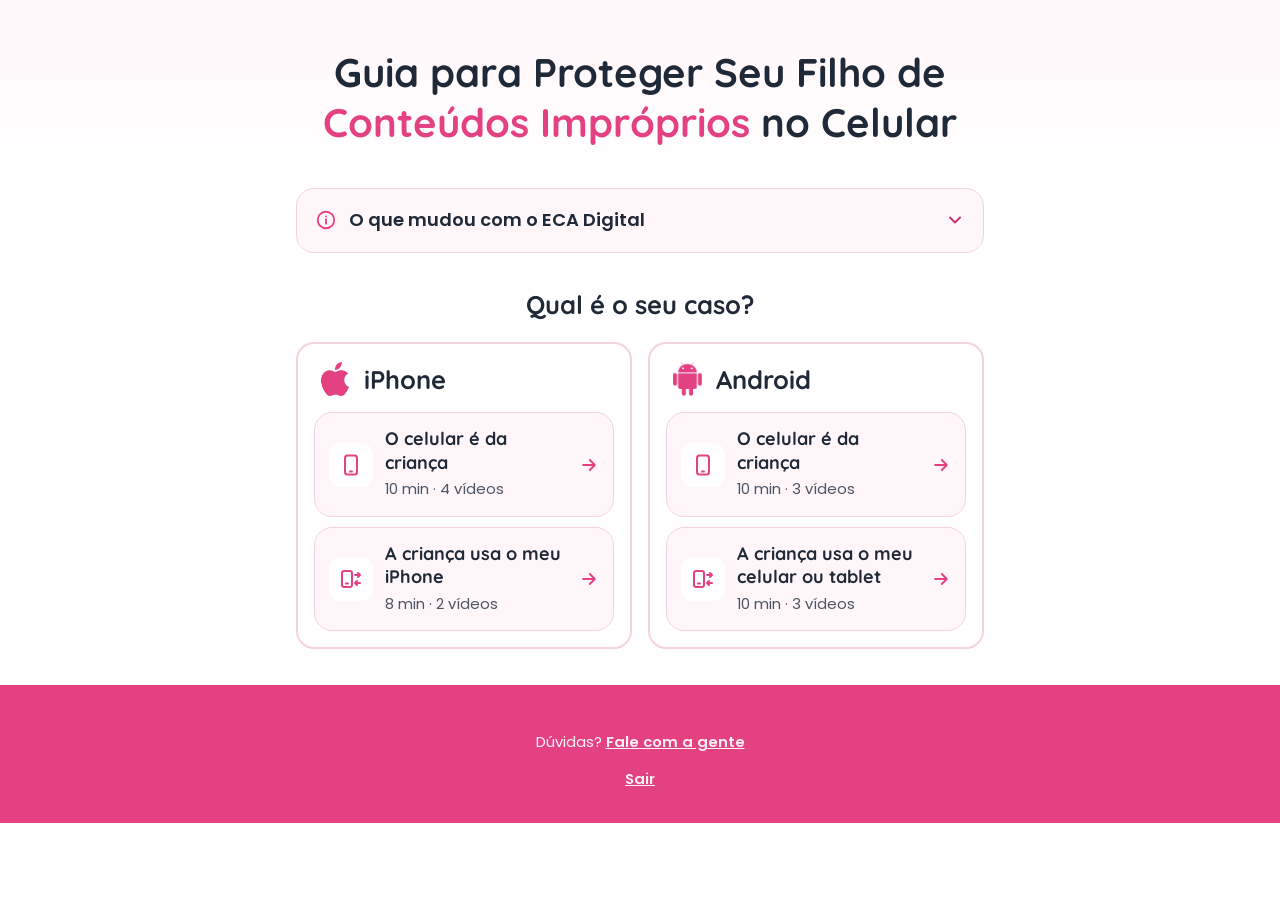
==== public/index.html @ 264906ce "Login por código + vídeos do cenário 3" ====
<!doctype html>
<html lang="pt-BR">
  <head>
    <meta charset="UTF-8" />
    <meta name="viewport" content="width=device-width, initial-scale=1.0" />
    <meta name="robots" content="noindex, nofollow" />
    <meta name="theme-color" content="#E34181" />
    <title>Guia para Proteger Seu Filho de Conteúdos Impróprios no Celular</title>

    <script>
      document.documentElement.classList.add("js");
    </script>

    <link rel="preconnect" href="https://fonts.googleapis.com" />
    <link rel="preconnect" href="https://fonts.gstatic.com" crossorigin />
    <link
      href="https://fonts.googleapis.com/css2?family=Quicksand:wght@500;600;700&family=Poppins:wght@400;500;600&display=swap"
      rel="stylesheet"
    />
    <link rel="stylesheet" href="styles.css?v=6" />
  </head>

  <body>
    <svg width="0" height="0" style="position: absolute" aria-hidden="true">
      <symbol id="i-celular" viewBox="0 0 24 24" fill="none" stroke="currentColor" stroke-width="2" stroke-linecap="round" stroke-linejoin="round">
        <rect x="6" y="2.5" width="12" height="19" rx="2.5" /><path d="M11 18.5h2" />
      </symbol>
      <symbol id="i-emprestado" viewBox="0 0 24 24" fill="none" stroke="currentColor" stroke-width="2" stroke-linecap="round" stroke-linejoin="round">
        <rect x="3" y="4" width="10" height="16" rx="2.2" /><path d="M7 16.5h2" /><path d="M16 8h5m0 0-2-2m2 2-2 2" /><path d="M21 16h-5m0 0 2-2m-2 2 2 2" />
      </symbol>
      <symbol id="i-escudo-mais" viewBox="0 0 24 24" fill="none" stroke="currentColor" stroke-width="2" stroke-linecap="round" stroke-linejoin="round">
        <path d="M12 2.5 4 5.5v6c0 5 3.4 8.7 8 10 4.6-1.3 8-5 8-10v-6l-8-3z" /><path d="M12 9v6M9 12h6" />
      </symbol>
      <symbol id="i-voltar" viewBox="0 0 24 24" fill="none" stroke="currentColor" stroke-width="2.2" stroke-linecap="round" stroke-linejoin="round">
        <path d="M15 18l-6-6 6-6" />
      </symbol>
      <symbol id="i-video" viewBox="0 0 24 24" fill="none" stroke="currentColor" stroke-width="2" stroke-linecap="round" stroke-linejoin="round">
        <rect x="3" y="5" width="13" height="14" rx="2.5" /><path d="m16 10 5-3v10l-5-3" />
      </symbol>
      <symbol id="i-cadeado" viewBox="0 0 24 24" fill="none" stroke="currentColor" stroke-width="2" stroke-linecap="round" stroke-linejoin="round">
        <rect x="4.5" y="10.5" width="15" height="10.5" rx="2.5" /><path d="M8 10.5V7.5a4 4 0 0 1 8 0v3" />
      </symbol>
      <symbol id="i-check" viewBox="0 0 24 24" fill="none" stroke="currentColor" stroke-width="2.6" stroke-linecap="round" stroke-linejoin="round">
        <path d="M5 12.5l4.5 4.5L19 7.5" />
      </symbol>
      <symbol id="i-baixo" viewBox="0 0 24 24" fill="none" stroke="currentColor" stroke-width="2.2" stroke-linecap="round" stroke-linejoin="round">
        <path d="m6 9 6 6 6-6" />
      </symbol>
      <symbol id="i-direita" viewBox="0 0 24 24" fill="none" stroke="currentColor" stroke-width="2.2" stroke-linecap="round" stroke-linejoin="round">
        <path d="M5 12h14m0 0-6-6m6 6-6 6" />
      </symbol>
      <symbol id="i-info" viewBox="0 0 24 24" fill="none" stroke="currentColor" stroke-width="2" stroke-linecap="round" stroke-linejoin="round">
        <circle cx="12" cy="12" r="9" /><path d="M12 11v5M12 8h.01" />
      </symbol>
      <symbol id="i-alerta" viewBox="0 0 24 24" fill="none" stroke="currentColor" stroke-width="2" stroke-linecap="round" stroke-linejoin="round">
        <path d="M10.3 3.9 2.4 18a2 2 0 0 0 1.7 3h15.8a2 2 0 0 0 1.7-3L13.7 3.9a2 2 0 0 0-3.4 0z" /><path d="M12 9v4M12 17h.01" />
      </symbol>
      <symbol id="i-conversa" viewBox="0 0 24 24" fill="none" stroke="currentColor" stroke-width="2" stroke-linecap="round" stroke-linejoin="round">
        <path d="M21 12a8 8 0 0 1-11.6 7.1L4 20.5l1.4-5A8 8 0 1 1 21 12z" />
      </symbol>
      <symbol id="i-lista" viewBox="0 0 24 24" fill="none" stroke="currentColor" stroke-width="2" stroke-linecap="round" stroke-linejoin="round">
        <path d="M9 6h11M9 12h11M9 18h11" /><path d="m3.5 6 1 1 2-2M3.5 12l1 1 2-2M3.5 18l1 1 2-2" />
      </symbol>
    </svg>

    <main id="inicio">
      <!-- Abertura -->
      <section class="abertura">
        <div class="container">
          <h1>Guia para Proteger Seu Filho de <em>Conteúdos Impróprios</em> no Celular</h1>
        </div>
      </section>

      <!-- Nota ECA Digital -->
      <div class="container">
        <details class="nota">
          <summary>
            <svg class="ico" aria-hidden="true"><use href="#i-info" /></svg>
            O que mudou com o ECA Digital
            <svg class="seta" aria-hidden="true"><use href="#i-baixo" /></svg>
          </summary>
          <div class="nota-corpo">
            <p>
              Desde março de 2026, a Lei 15.211/2025 (ECA Digital) exige que
              lojas de apps e sistemas operacionais peçam a idade na criação da
              conta e obriguem a autorização dos pais para downloads feitos por
              menores.
            </p>
            <p>
              Por isso a Apple, o Google e os apps deste guia lançaram tantos
              controles novos. Se algum menu estiver diferente no seu aparelho,
              procure pelo nome da opção.
            </p>
          </div>
        </details>
      </div>

      <!-- Escolha do cenário -->
      <section class="secao" id="escolha">
        <div class="container">
          <div class="secao-titulo">
            <h2>Qual é o seu caso?</h2>
          </div>

          <div class="plataformas">
            <div class="plataforma-grupo">
              <div class="plataforma-topo">
                <span class="logo logo-apple" aria-hidden="true"></span>
                <h3>iPhone</h3>
              </div>
              <a class="cenario-card opcao" href="#iphone-crianca" aria-current="false">
                <span class="aparelho"><svg aria-hidden="true"><use href="#i-celular" /></svg></span>
                <span class="opcao-texto">
                  <strong>O celular é da criança</strong>
                  <span class="meta">10 min · 4 vídeos</span>
                </span>
                <span class="feito-tag">Concluído</span>
                <svg class="opcao-seta" aria-hidden="true"><use href="#i-direita" /></svg>
              </a>
              <a class="cenario-card opcao" href="#iphone-emprestado" aria-current="false">
                <span class="aparelho"><svg aria-hidden="true"><use href="#i-emprestado" /></svg></span>
                <span class="opcao-texto">
                  <strong>A criança usa o meu iPhone</strong>
                  <span class="meta">8 min · 2 vídeos</span>
                </span>
                <span class="feito-tag">Concluído</span>
                <svg class="opcao-seta" aria-hidden="true"><use href="#i-direita" /></svg>
              </a>
            </div>

            <div class="plataforma-grupo">
              <div class="plataforma-topo">
                <span class="logo logo-android" aria-hidden="true"></span>
                <h3>Android</h3>
              </div>
              <a class="cenario-card opcao" href="#android-crianca" aria-current="false">
                <span class="aparelho"><svg aria-hidden="true"><use href="#i-celular" /></svg></span>
                <span class="opcao-texto">
                  <strong>O celular é da criança</strong>
                  <span class="meta">10 min · 3 vídeos</span>
                </span>
                <span class="feito-tag">Concluído</span>
                <svg class="opcao-seta" aria-hidden="true"><use href="#i-direita" /></svg>
              </a>
              <a class="cenario-card opcao" href="#android-emprestado" aria-current="false">
                <span class="aparelho"><svg aria-hidden="true"><use href="#i-emprestado" /></svg></span>
                <span class="opcao-texto">
                  <strong>A criança usa o meu celular ou tablet</strong>
                  <span class="meta">10 min · 3 vídeos</span>
                </span>
                <span class="feito-tag">Concluído</span>
                <svg class="opcao-seta" aria-hidden="true"><use href="#i-direita" /></svg>
              </a>
            </div>
          </div>

          <!-- Temporariamente fora do ar: Proteções extras -->
          <a class="cenario-card extras" href="#extras" aria-current="false" hidden>
            <span class="feito-tag">Concluído</span>
            <span class="aparelho"><svg aria-hidden="true"><use href="#i-escudo-mais" /></svg></span>
            <div>
              <span class="rotulo">Opcional</span>
              <h3>Proteções extras</h3>
              <span class="meta">20 min · 6 vídeos</span>
            </div>
          </a>
        </div>
      </section>

      <!-- CENÁRIO 1 — iPhone da criança -->
      <section class="cenario" id="iphone-crianca" aria-labelledby="t-c1">
        <div class="container">
          <div class="cenario-cabecalho">
            <a class="voltar" href="#escolha"><svg aria-hidden="true"><use href="#i-voltar" /></svg>Trocar cenário</a>
            <p class="rotulo"><span class="logo logo-apple" aria-hidden="true"></span>iPhone</p>
            <h2 id="t-c1">Celular da criança</h2>
          </div>

          <div class="progresso">
            <div class="progresso-topo"><span class="conta">0 de 4 tarefas</span></div>
            <div class="barra" role="progressbar" aria-label="Progresso" aria-valuemin="0" aria-valuemax="100" aria-valuenow="0"><span></span></div>
          </div>

          <nav class="caixa protegido" aria-label="Vídeos">
            <h3><svg aria-hidden="true"><use href="#i-video" /></svg>Passo a passo</h3>
            <ol class="indice">
              <li><a href="#c1-t1"><span class="ind-num">1</span><span>Configurar o iPhone como celular de criança</span></a></li>
              <li><a href="#c1-t2"><span class="ind-num">2</span><span>Bloquear sites adultos e apps impróprios</span></a></li>
              <li><a href="#c1-t3"><span class="ind-num">3</span><span>Desfocar nudez em mensagens e fotos</span></a></li>
              <li><a href="#c1-t4"><span class="ind-num">4</span><span>Deixar no YouTube só vídeos aprovados</span></a></li>
            </ol>
          </nav>

          <div class="tarefas">
            <article class="tarefa" id="c1-t1" data-id="c1-t1" data-nome="Configurar o iPhone como celular de criança">
              <div class="tarefa-topo">
                <span class="tarefa-num">1</span>
                <h3>Configurar o iPhone como celular de criança</h3>
              </div>
              <div class="tarefa-corpo">
                <div class="video" data-video-id="l_-Ls1OGGcI" data-titulo="Configurar o iPhone como celular de criança"></div>
                <div>
                  <div class="trilha"><span>Ajustes</span><i>›</i><span>Tempo de Uso</span></div>
                  <ol class="passos">
                    <li>Toque em <strong>Gerenciar o Tempo de Uso</strong> e ative <strong>Atividade em Apps e Sites</strong>.</li>
                    <li>Toque em <strong>Bloquear Ajustes do Tempo de Uso</strong> e crie um código só seu.</li>
                    <li>Coloque o seu Apple ID. Ele recupera o código se você esquecer.</li>
                  </ol>
                  <div class="aviso">
                    <svg aria-hidden="true"><use href="#i-alerta" /></svg>
                    <span>Não use a senha do celular como código.</span>
                  </div>
                  <button class="btn-feito" type="button" aria-pressed="false">
                    <svg aria-hidden="true"><use href="#i-check" /></svg><span class="txt">Marcar como feito</span>
                  </button>
                </div>
              </div>
            </article>

            <article class="tarefa" id="c1-t2" data-id="c1-t2" data-nome="Bloquear sites adultos e apps impróprios" data-requer="c1-t1">
              <div class="tarefa-topo">
                <span class="tarefa-num">2</span>
                <h3>Bloquear sites adultos e apps impróprios</h3>
              </div>
              <div class="tarefa-corpo">
                <div class="video" data-video-id="20XyeXzKJtI" data-titulo="Bloquear sites adultos e apps impróprios"></div>
                <div>
                  <div class="trilha"><span>Tempo de Uso</span><i>›</i><span>Apps e Sites</span><i>›</i><span>Restrições</span></div>
                  <ol class="passos">
                    <li>Em <strong>Sites › Filtragem</strong>, escolha <strong>Limitar Sites Adultos</strong>.</li>
                    <li>Em <strong>Idade</strong>, escolha <strong>12</strong>.</li>
                    <li>Teste: busque um site adulto no Safari. Deve bloquear.</li>
                  </ol>
                  <div class="aviso info">
                    <svg aria-hidden="true"><use href="#i-info" /></svg>
                    <span>Por que 12? Com menos, o iPhone bloqueia o YouTube Kids. Apps para maiores de 12 continuam bloqueados.</span>
                  </div>
                  <button class="btn-feito" type="button" aria-pressed="false">
                    <svg aria-hidden="true"><use href="#i-check" /></svg><span class="txt">Marcar como feito</span>
                  </button>
                </div>
              </div>
            </article>

            <article class="tarefa" id="c1-t3" data-id="c1-t3" data-nome="Desfocar nudez em mensagens e fotos" data-requer="c1-t1">
              <div class="tarefa-topo">
                <span class="tarefa-num">3</span>
                <h3>Desfocar nudez em mensagens e fotos</h3>
              </div>
              <div class="tarefa-corpo">
                <div class="video" data-video-id="QJSB5qgwCmk" data-titulo="Desfocar nudez em mensagens e fotos"></div>
                <div>
                  <div class="trilha"><span>Ajustes</span><i>›</i><span>Tempo de Uso</span><i>›</i><span>Segurança de Comunicação</span></div>
                  <ol class="passos">
                    <li>Ligue a chave. Fotos com nudez passam a chegar borradas.</li>
                  </ol>
                  <button class="btn-feito" type="button" aria-pressed="false">
                    <svg aria-hidden="true"><use href="#i-check" /></svg><span class="txt">Marcar como feito</span>
                  </button>
                </div>
              </div>
            </article>

            <article class="tarefa" id="c1-t4" data-id="c1-t4" data-nome="Deixar no YouTube só vídeos aprovados">
              <div class="tarefa-topo">
                <span class="tarefa-num">4</span>
                <h3>Deixar no YouTube só vídeos aprovados</h3>
              </div>
              <div class="tarefa-corpo">
                <div class="video" data-video-id="24QGkTY4Wsk" data-titulo="Deixar no YouTube só vídeos aprovados"></div>
                <div>
                  <div class="trilha"><span>App Store</span><i>›</i><span>YouTube Kids</span></div>
                  <ol class="passos">
                    <li>Baixe e abra o <strong>YouTube Kids</strong> na App Store.</li>
                    <li>Toque em <strong>Pular</strong> e entre com o <strong>seu</strong> e-mail.</li>
                    <li>Crie o perfil da criança e, na idade, deslize até <strong>Aprovar conteúdo por conta própria</strong>.</li>
                    <li>Toque em <strong>Selecionar</strong>, no <strong>+</strong> dos canais que você confia e em <strong>Concluído</strong>.</li>
                  </ol>
                  <div class="aviso info">
                    <svg aria-hidden="true"><use href="#i-info" /></svg>
                    <span>Já fez em outro celular? Entre com o mesmo e-mail e escolha o perfil da criança.</span>
                  </div>
                  <button class="btn-feito" type="button" aria-pressed="false">
                    <svg aria-hidden="true"><use href="#i-check" /></svg><span class="txt">Marcar como feito</span>
                  </button>
                </div>
              </div>
            </article>
          </div>

          <div class="caixa checklist">
            <h3><svg aria-hidden="true"><use href="#i-lista" /></svg>Teste se funcionou</h3>
            <label class="teste"><input type="checkbox" data-id="c1-c1" /><span>Pesquise um termo adulto no Safari. Deve bloquear.</span></label>
            <label class="teste"><input type="checkbox" data-id="c1-c2" /><span>Faça o mesmo em outro navegador instalado, se houver.</span></label>
            <label class="teste"><input type="checkbox" data-id="c1-c3" /><span>Abra o YouTube. Só deve aparecer conteúdo aprovado.</span></label>
            <label class="teste"><input type="checkbox" data-id="c1-c4" /><span>Abra a App Store. Os apps devem estar limitados pela idade.</span></label>
          </div>

          <div class="caixa conversa">
            <h3><svg aria-hidden="true"><use href="#i-conversa" /></svg>O que isso não resolve sozinho</h3>
            <p>Nenhum filtro é 100% infalível. Combine com a criança:</p>
            <p class="fala">“Se aparecer alguma coisa estranha na tela, você não fez nada de errado. É só me mostrar.”</p>
          </div>

          <div class="parabens" role="status">
            <h3>iPhone protegido!</h3>
          </div>

          <div class="proximo" hidden>
            <a class="btn" href="#extras">Ver proteções extras<svg aria-hidden="true"><use href="#i-direita" /></svg></a>
          </div>
        </div>
      </section>

      <!-- CENÁRIO 2 — iPhone dos pais emprestado -->
      <section class="cenario" id="iphone-emprestado" aria-labelledby="t-c2">
        <div class="container">
          <div class="cenario-cabecalho">
            <a class="voltar" href="#escolha"><svg aria-hidden="true"><use href="#i-voltar" /></svg>Trocar cenário</a>
            <p class="rotulo"><span class="logo logo-apple" aria-hidden="true"></span>iPhone</p>
            <h2 id="t-c2">Celular dos pais emprestado</h2>
          </div>

          <div class="progresso">
            <div class="progresso-topo"><span class="conta">0 de 2 tarefas</span></div>
            <div class="barra" role="progressbar" aria-label="Progresso" aria-valuemin="0" aria-valuemax="100" aria-valuenow="0"><span></span></div>
          </div>

          <nav class="caixa protegido" aria-label="Vídeos">
            <h3><svg aria-hidden="true"><use href="#i-video" /></svg>Passo a passo</h3>
            <ol class="indice">
              <li><a href="#c2-t1"><span class="ind-num">1</span><span>Deixar no YouTube só vídeos aprovados</span></a></li>
              <li><a href="#c2-t2"><span class="ind-num">2</span><span>Travar a criança em um só app</span></a></li>
            </ol>
          </nav>

          <div class="tarefas">
            <article class="tarefa" id="c2-t1" data-id="c2-t1" data-nome="Deixar no YouTube só vídeos aprovados">
              <div class="tarefa-topo">
                <span class="tarefa-num">1</span>
                <h3>Deixar no YouTube só vídeos aprovados</h3>
              </div>
              <div class="tarefa-corpo">
                <div class="video" data-video-id="24QGkTY4Wsk" data-titulo="Deixar no YouTube só vídeos aprovados"></div>
                <div>
                  <div class="trilha"><span>App Store</span><i>›</i><span>YouTube Kids</span></div>
                  <ol class="passos">
                    <li>Baixe e abra o <strong>YouTube Kids</strong> na App Store.</li>
                    <li>Toque em <strong>Pular</strong> e entre com o <strong>seu</strong> e-mail.</li>
                    <li>Crie o perfil da criança e, na idade, deslize até <strong>Aprovar conteúdo por conta própria</strong>.</li>
                    <li>Toque em <strong>Selecionar</strong>, no <strong>+</strong> dos canais que você confia e em <strong>Concluído</strong>.</li>
                  </ol>
                  <div class="aviso info">
                    <svg aria-hidden="true"><use href="#i-info" /></svg>
                    <span>A criança vai usar o seu celular: arrume o YouTube Kids nele também. Já fez em outro celular? Entre com o mesmo e-mail e escolha o perfil da criança.</span>
                  </div>
                  <button class="btn-feito" type="button" aria-pressed="false">
                    <svg aria-hidden="true"><use href="#i-check" /></svg><span class="txt">Marcar como feito</span>
                  </button>
                </div>
              </div>
            </article>

            <article class="tarefa" id="c2-t2" data-id="c2-t2" data-nome="Travar a criança em um só app" data-requer="c2-t1">
              <div class="tarefa-topo">
                <span class="tarefa-num">2</span>
                <h3>Travar a criança em um só app</h3>
              </div>
              <div class="tarefa-corpo">
                <div class="video" data-video-id="ZUHA17PzDyU" data-titulo="Travar a criança em um só app"></div>
                <div>
                  <div class="trilha"><span>Ajustes</span><i>›</i><span>Acessibilidade</span><i>›</i><span>Acesso Guiado</span></div>
                  <ol class="passos">
                    <li>Ligue o <strong>Acesso Guiado</strong> e, em <strong>Ajustes de Código</strong>, crie um código só seu.</li>
                    <li>Abra o YouTube Kids, aperte o <strong>botão lateral 3 vezes</strong> e toque em <strong>Iniciar</strong>.</li>
                    <li>Para liberar: botão lateral 3 vezes + código.</li>
                  </ol>
                  <button class="btn-feito" type="button" aria-pressed="false">
                    <svg aria-hidden="true"><use href="#i-check" /></svg><span class="txt">Marcar como feito</span>
                  </button>
                </div>
              </div>
            </article>
          </div>

          <div class="caixa checklist">
            <h3><svg aria-hidden="true"><use href="#i-lista" /></svg>Teste se funcionou</h3>
            <label class="teste"><input type="checkbox" data-id="c2-c1" /><span>Tente sair do app. Não deve sair sem o código.</span></label>
          </div>

          <div class="caixa conversa">
            <h3><svg aria-hidden="true"><use href="#i-conversa" /></svg>O que isso não resolve sozinho</h3>
            <p>O Acesso Guiado não filtra o que aparece dentro do app. Use um app já configurado, como o YouTube Kids, nunca o YouTube comum.</p>
          </div>

          <div class="parabens" role="status">
            <h3>Pronto para emprestar!</h3>
          </div>

          <div class="proximo" hidden>
            <a class="btn" href="#extras">Ver proteções extras<svg aria-hidden="true"><use href="#i-direita" /></svg></a>
          </div>
        </div>
      </section>

      <!-- CENÁRIO 3 — Android da criança -->
      <section class="cenario" id="android-crianca" aria-labelledby="t-c3">
        <div class="container">
          <div class="cenario-cabecalho">
            <a class="voltar" href="#escolha"><svg aria-hidden="true"><use href="#i-voltar" /></svg>Trocar cenário</a>
            <p class="rotulo"><span class="logo logo-android" aria-hidden="true"></span>Android</p>
            <h2 id="t-c3">Celular da criança</h2>
          </div>

          <div class="progresso">
            <div class="progresso-topo"><span class="conta">0 de 3 tarefas</span></div>
            <div class="barra" role="progressbar" aria-label="Progresso" aria-valuemin="0" aria-valuemax="100" aria-valuenow="0"><span></span></div>
          </div>

          <nav class="caixa protegido" aria-label="Vídeos">
            <h3><svg aria-hidden="true"><use href="#i-video" /></svg>Passo a passo</h3>
            <ol class="indice">
              <li><a href="#c3-t1"><span class="ind-num">1</span><span>Conectar o celular da criança ao seu</span></a></li>
              <li><a href="#c3-t2"><span class="ind-num">2</span><span>Bloquear sites adultos e apps impróprios</span></a></li>
              <li><a href="#c3-t3"><span class="ind-num">3</span><span>Deixar no YouTube só vídeos aprovados</span></a></li>
            </ol>
          </nav>

          <div class="tarefas">
            <article class="tarefa" id="c3-t1" data-id="c3-t1" data-nome="Conectar o celular da criança ao seu">
              <div class="tarefa-topo">
                <span class="tarefa-num">1</span>
                <h3>Conectar o celular da criança ao seu</h3>
              </div>
              <div class="tarefa-corpo">
                <div class="video" data-video-id="nJhvvpBk6Lk" data-titulo="Conectar o celular da criança ao seu"></div>
                <div>
                  <div class="trilha"><span>Configurações</span><i>›</i><span>Google</span><i>›</i><span>Controles da família</span></div>
                  <ol class="passos">
                    <li>No <strong>seu</strong> celular, baixe o <strong>Family Link</strong> e entre com a sua conta Google.</li>
                    <li>O celular da criança está com e-mail de adulto? No Family Link, toque em <strong>Adicionar criança</strong> e, no celular dela, troque para a conta nova.</li>
                    <li>No celular da <strong>criança</strong>, toque em <strong>Vamos começar</strong> e escolha a conta dela.</li>
                    <li>Entre com a sua conta para aprovar e confirme.</li>
                  </ol>
                  <div class="aviso info">
                    <svg aria-hidden="true"><use href="#i-info" /></svg>
                    <span>Deixe os dois celulares por perto.</span>
                  </div>
                  <button class="btn-feito" type="button" aria-pressed="false">
                    <svg aria-hidden="true"><use href="#i-check" /></svg><span class="txt">Marcar como feito</span>
                  </button>
                </div>
              </div>
            </article>

            <article class="tarefa" id="c3-t2" data-id="c3-t2" data-nome="Bloquear sites adultos e apps impróprios" data-requer="c3-t1">
              <div class="tarefa-topo">
                <span class="tarefa-num">2</span>
                <h3>Bloquear sites adultos e apps impróprios</h3>
              </div>
              <div class="tarefa-corpo">
                <div class="video" data-video-id="" data-titulo="Bloquear sites adultos e apps impróprios"></div>
                <div>
                  <div class="trilha"><span>Family Link</span><i>›</i><span>Nome da criança</span><i>›</i><span>Controles</span></div>
                  <ol class="passos">
                    <li>Em <strong>Chrome e Web</strong>, escolha <strong>Tentar bloquear sites explícitos</strong>.</li>
                    <li>Em <strong>Google Play</strong>, escolha a idade máxima.</li>
                    <li>Em <strong>Aprovação necessária para</strong>, escolha <strong>Todo o conteúdo</strong>.</li>
                    <li>Teste no celular da criança: busque um site adulto. Deve bloquear.</li>
                  </ol>
                  <button class="btn-feito" type="button" aria-pressed="false">
                    <svg aria-hidden="true"><use href="#i-check" /></svg><span class="txt">Marcar como feito</span>
                  </button>
                </div>
              </div>
            </article>

            <article class="tarefa" id="c3-t3" data-id="c3-t3" data-nome="Deixar no YouTube só vídeos aprovados">
              <div class="tarefa-topo">
                <span class="tarefa-num">3</span>
                <h3>Deixar no YouTube só vídeos aprovados</h3>
              </div>
              <div class="tarefa-corpo">
                <div class="video" data-video-id="dj1oI4fJY_s" data-titulo="Deixar no YouTube só vídeos aprovados"></div>
                <div>
                  <div class="trilha"><span>Play Store</span><i>›</i><span>YouTube Kids</span></div>
                  <ol class="passos">
                    <li>No celular da criança, instale o <strong>YouTube Kids</strong> pela Play Store e aprove o pedido no seu celular.</li>
                    <li>Toque em <strong>Pular</strong> e entre com o <strong>seu</strong> e-mail.</li>
                    <li>Crie o perfil da criança e, na idade, deslize até <strong>Aprovar conteúdo por conta própria</strong>.</li>
                    <li>Toque em <strong>Selecionar</strong>, no <strong>+</strong> dos canais que você confia e em <strong>Concluído</strong>.</li>
                  </ol>
                  <div class="aviso info">
                    <svg aria-hidden="true"><use href="#i-info" /></svg>
                    <span>Já fez em outro celular? Entre com o mesmo e-mail e escolha o perfil da criança.</span>
                  </div>
                  <button class="btn-feito" type="button" aria-pressed="false">
                    <svg aria-hidden="true"><use href="#i-check" /></svg><span class="txt">Marcar como feito</span>
                  </button>
                </div>
              </div>
            </article>
          </div>

          <div class="caixa checklist">
            <h3><svg aria-hidden="true"><use href="#i-lista" /></svg>Teste se funcionou</h3>
            <label class="teste"><input type="checkbox" data-id="c3-c1" /><span>Pesquise um termo adulto no Chrome. Deve bloquear.</span></label>
            <label class="teste"><input type="checkbox" data-id="c3-c2" /><span>Abra o YouTube. Só deve aparecer conteúdo aprovado.</span></label>
            <label class="teste"><input type="checkbox" data-id="c3-c3" /><span>Tente baixar um app para maiores. Deve pedir sua aprovação.</span></label>
          </div>

          <div class="caixa conversa">
            <h3><svg aria-hidden="true"><use href="#i-conversa" /></svg>O que isso não resolve sozinho</h3>
            <p>Nenhum filtro é 100% infalível. Combine com a criança:</p>
            <p class="fala">“Se aparecer alguma coisa estranha na tela, você não fez nada de errado. É só me mostrar.”</p>
          </div>

          <div class="parabens" role="status">
            <h3>Android protegido!</h3>
          </div>

          <div class="proximo" hidden>
            <a class="btn" href="#extras">Ver proteções extras<svg aria-hidden="true"><use href="#i-direita" /></svg></a>
          </div>
        </div>
      </section>

      <!-- CENÁRIO 4 — Android dos pais emprestado -->
      <section class="cenario" id="android-emprestado" aria-labelledby="t-c4">
        <div class="container">
          <div class="cenario-cabecalho">
            <a class="voltar" href="#escolha"><svg aria-hidden="true"><use href="#i-voltar" /></svg>Trocar cenário</a>
            <p class="rotulo"><span class="logo logo-android" aria-hidden="true"></span>Android</p>
            <h2 id="t-c4">Celular ou tablet dos pais emprestado</h2>
          </div>

          <div class="progresso">
            <div class="progresso-topo"><span class="conta">0 de 3 tarefas</span></div>
            <div class="barra" role="progressbar" aria-label="Progresso" aria-valuemin="0" aria-valuemax="100" aria-valuenow="0"><span></span></div>
          </div>

          <nav class="caixa protegido" aria-label="Vídeos">
            <h3><svg aria-hidden="true"><use href="#i-video" /></svg>Passo a passo</h3>
            <ol class="indice">
              <li><a href="#c4-t1"><span class="ind-num">1</span><span><span class="plataforma">Celular</span>Deixar no YouTube só vídeos aprovados</span></a></li>
              <li><a href="#c4-t2"><span class="ind-num">2</span><span><span class="plataforma">Celular</span>Travar a criança em um só app</span></a></li>
              <li><a href="#c4-t3"><span class="ind-num">3</span><span><span class="plataforma">Tablet</span>Criar um espaço infantil no tablet</span></a></li>
            </ol>
          </nav>

          <div class="tarefas">
            <article class="tarefa" id="c4-t1" data-id="c4-t1" data-nome="Deixar no YouTube só vídeos aprovados">
              <div class="tarefa-topo">
                <span class="tarefa-num">1</span>
                <h3><span class="plataforma">Celular</span>Deixar no YouTube só vídeos aprovados</h3>
              </div>
              <div class="tarefa-corpo">
                <div class="video" data-video-id="" data-titulo="Celular · Deixar no YouTube só vídeos aprovados"></div>
                <div>
                  <div class="trilha"><span>Play Store</span><i>›</i><span>YouTube Kids</span></div>
                  <ol class="passos">
                    <li>Baixe e abra o <strong>YouTube Kids</strong> na Play Store.</li>
                    <li>Toque em <strong>Pular</strong> e entre com o <strong>seu</strong> e-mail.</li>
                    <li>Crie o perfil da criança e, na idade, deslize até <strong>Aprovar conteúdo por conta própria</strong>.</li>
                    <li>Toque em <strong>Selecionar</strong>, no <strong>+</strong> dos canais que você confia e em <strong>Concluído</strong>.</li>
                  </ol>
                  <div class="aviso info">
                    <svg aria-hidden="true"><use href="#i-info" /></svg>
                    <span>A criança vai usar o seu celular: arrume o YouTube Kids nele também. Já fez em outro celular? Entre com o mesmo e-mail e escolha o perfil da criança.</span>
                  </div>
                  <button class="btn-feito" type="button" aria-pressed="false">
                    <svg aria-hidden="true"><use href="#i-check" /></svg><span class="txt">Marcar como feito</span>
                  </button>
                </div>
              </div>
            </article>

            <article class="tarefa" id="c4-t2" data-id="c4-t2" data-nome="Travar a criança em um só app" data-requer="c4-t1">
              <div class="tarefa-topo">
                <span class="tarefa-num">2</span>
                <h3><span class="plataforma">Celular</span>Travar a criança em um só app</h3>
              </div>
              <div class="tarefa-corpo">
                <div class="video" data-video-id="" data-titulo="Celular · Travar a criança em um só app"></div>
                <div>
                  <div class="trilha"><span>Configurações</span><i>›</i><span>Segurança</span><i>›</i><span>Fixar app</span></div>
                  <ol class="passos">
                    <li>Ligue <strong>Fixar app</strong> e <strong>Pedir PIN para desafixar</strong>.</li>
                    <li>Abra o YouTube Kids, vá em <strong>apps recentes</strong>, toque no ícone do app e em <strong>Fixar</strong>.</li>
                    <li>Para liberar: segure <strong>Voltar</strong> + <strong>Recentes</strong> e digite o PIN.</li>
                  </ol>
                  <div class="aviso">
                    <svg aria-hidden="true"><use href="#i-alerta" /></svg>
                    <span>Não achou? Busque “fixar” nas Configurações.</span>
                  </div>
                  <button class="btn-feito" type="button" aria-pressed="false">
                    <svg aria-hidden="true"><use href="#i-check" /></svg><span class="txt">Marcar como feito</span>
                  </button>
                </div>
              </div>
            </article>

            <article class="tarefa" id="c4-t3" data-id="c4-t3" data-nome="Criar um espaço infantil no tablet">
              <div class="tarefa-topo">
                <span class="tarefa-num">3</span>
                <h3><span class="plataforma">Tablet</span>Criar um espaço infantil no tablet</h3>
              </div>
              <div class="tarefa-corpo">
                <div class="video" data-video-id="" data-titulo="Tablet · Criar um espaço infantil no tablet"></div>
                <div>
                  <div class="trilha"><span>Configurações</span><i>›</i><span>Google</span><i>›</i><span>Kids Space</span></div>
                  <ol class="passos">
                    <li>Toque em <strong>Começar</strong> e escolha a conta da criança.</li>
                    <li>Escolha os apps, livros e vídeos liberados. Para sair, só com a sua senha.</li>
                  </ol>
                  <button class="btn-feito" type="button" aria-pressed="false">
                    <svg aria-hidden="true"><use href="#i-check" /></svg><span class="txt">Marcar como feito</span>
                  </button>
                </div>
              </div>
            </article>
          </div>

          <div class="caixa checklist">
            <h3><svg aria-hidden="true"><use href="#i-lista" /></svg>Teste se funcionou</h3>
            <label class="teste"><input type="checkbox" data-id="c4-c1" /><span>Com o app fixado, tente trocar de app. Não deve sair sem o PIN.</span></label>
          </div>

          <div class="caixa conversa">
            <h3><svg aria-hidden="true"><use href="#i-conversa" /></svg>O que isso não resolve sozinho</h3>
            <p>Fixar o app não filtra o que aparece dentro dele. Use um app já configurado, como o YouTube Kids.</p>
          </div>

          <div class="parabens" role="status">
            <h3>Pronto para emprestar!</h3>
          </div>

          <div class="proximo" hidden>
            <a class="btn" href="#extras">Ver proteções extras<svg aria-hidden="true"><use href="#i-direita" /></svg></a>
          </div>
        </div>
      </section>

      <!-- PROTEÇÕES EXTRAS -->
      <section class="cenario" id="extras" aria-labelledby="t-ex" hidden>
        <div class="container">
          <div class="cenario-cabecalho">
            <a class="voltar" href="#escolha"><svg aria-hidden="true"><use href="#i-voltar" /></svg>Trocar cenário</a>
            <p class="rotulo">Opcional</p>
            <h2 id="t-ex">Proteções extras</h2>
          </div>

          <div class="progresso">
            <div class="progresso-topo"><span class="conta">0 de 7 tarefas</span></div>
            <div class="barra" role="progressbar" aria-label="Progresso" aria-valuemin="0" aria-valuemax="100" aria-valuenow="0"><span></span></div>
          </div>

          <nav class="caixa protegido" aria-label="Vídeos">
            <h3><svg aria-hidden="true"><use href="#i-video" /></svg>Passo a passo</h3>
            <ol class="indice">
              <li><a href="#ex-t1"><span class="ind-num">1</span><span><span class="plataforma">Android</span>Filtrar sites adultos na internet</span></a></li>
              <li><a href="#ex-t2"><span class="ind-num">2</span><span><span class="plataforma">Android</span>Impedir apps de fora da loja</span></a></li>
              <li><a href="#ex-t3"><span class="ind-num">3</span><span><span class="plataforma">iPhone</span>Impedir a instalação de novos apps</span></a></li>
              <li><a href="#ex-t4"><span class="ind-num">4</span><span>Deixar a Alexa e o Google Assistente no modo infantil</span></a></li>
              <li><a href="#ex-t5"><span class="ind-num">5</span><span><span class="plataforma">iPhone</span>Bloquear apps de IA de personagem</span></a></li>
              <li><a href="#ex-t6"><span class="ind-num">6</span><span><span class="plataforma">Android</span>Bloquear apps de IA de personagem</span></a></li>
              <li><a href="#ex-t7"><span class="ind-num">7</span><span>Bloquear TikTok e Pinterest</span></a></li>
            </ol>
          </nav>

          <div class="tarefas">
            <article class="tarefa" id="ex-t1" data-id="ex-t1" data-nome="Filtrar sites adultos na internet">
              <div class="tarefa-topo">
                <span class="tarefa-num">1</span>
                <h3><span class="plataforma">Android</span>Filtrar sites adultos na internet</h3>
              </div>
              <div class="tarefa-corpo">
                <div class="video" data-video-id="" data-titulo="Android · Filtrar sites adultos na internet"></div>
                <div>
                  <div class="trilha"><span>Configurações</span><i>›</i><span>Rede e internet</span><i>›</i><span>DNS privado</span></div>
                  <ol class="passos">
                    <li>Escolha <strong>Nome do host do provedor</strong>.</li>
                    <li>Digite <strong>family-filter-dns.cleanbrowsing.org</strong> e toque em <strong>Salvar</strong>.</li>
                    <li>Teste: busque um site adulto no Chrome. Vale no Wi-Fi e no 4G.</li>
                  </ol>
                  <div class="aviso info">
                    <svg aria-hidden="true"><use href="#i-info" /></svg>
                    <span>Faça no Android que a criança usa: o dela ou o seu.</span>
                  </div>
                  <button class="btn-feito" type="button" aria-pressed="false">
                    <svg aria-hidden="true"><use href="#i-check" /></svg><span class="txt">Marcar como feito</span>
                  </button>
                </div>
              </div>
            </article>

            <article class="tarefa" id="ex-t2" data-id="ex-t2" data-nome="Impedir apps de fora da loja" data-requer="c3-t1">
              <div class="tarefa-topo">
                <span class="tarefa-num">2</span>
                <h3><span class="plataforma">Android</span>Impedir apps de fora da loja</h3>
              </div>
              <div class="tarefa-corpo">
                <div class="video" data-video-id="" data-titulo="Android · Impedir apps de fora da loja"></div>
                <div>
                  <div class="trilha"><span>Configurações</span><i>›</i><span>Apps</span><i>›</i><span>Acesso especial</span></div>
                  <ol class="passos">
                    <li>No celular da criança, em <strong>Instalar apps desconhecidos</strong>, deixe todos desligados.</li>
                    <li>No Family Link: <strong>Google Play</strong> › <strong>Aprovação necessária para</strong> › <strong>Todo o conteúdo</strong>.</li>
                  </ol>
                  <div class="aviso info">
                    <svg aria-hidden="true"><use href="#i-info" /></svg>
                    <span>Já fez “Bloquear sites adultos e apps impróprios”? O segundo passo já está feito.</span>
                  </div>
                  <button class="btn-feito" type="button" aria-pressed="false">
                    <svg aria-hidden="true"><use href="#i-check" /></svg><span class="txt">Marcar como feito</span>
                  </button>
                </div>
              </div>
            </article>

            <article class="tarefa" id="ex-t3" data-id="ex-t3" data-nome="Impedir a instalação de novos apps" data-requer="c1-t2">
              <div class="tarefa-topo">
                <span class="tarefa-num">3</span>
                <h3><span class="plataforma">iPhone</span>Impedir a instalação de novos apps</h3>
              </div>
              <div class="tarefa-corpo">
                <div class="video" data-video-id="" data-titulo="iPhone · Impedir a instalação de novos apps"></div>
                <div>
                  <div class="trilha"><span>Tempo de Uso</span><i>›</i><span>Apps e Sites</span><i>›</i><span>Restrições</span></div>
                  <ol class="passos">
                    <li>Desligue <strong>Instalar Apps</strong>.</li>
                  </ol>
                  <div class="aviso">
                    <svg aria-hidden="true"><use href="#i-alerta" /></svg>
                    <span>Baixe antes os apps que a criança vai usar.</span>
                  </div>
                  <button class="btn-feito" type="button" aria-pressed="false">
                    <svg aria-hidden="true"><use href="#i-check" /></svg><span class="txt">Marcar como feito</span>
                  </button>
                </div>
              </div>
            </article>

            <article class="tarefa" id="ex-t4" data-id="ex-t4" data-nome="Deixar a Alexa e o Google Assistente no modo infantil">
              <div class="tarefa-topo">
                <span class="tarefa-num">4</span>
                <h3>Deixar a Alexa e o Google Assistente no modo infantil</h3>
              </div>
              <div class="tarefa-corpo">
                <div class="video" data-video-id="" data-titulo="Deixar a Alexa e o Google Assistente no modo infantil"></div>
                <div>
                  <ol class="passos">
                    <li><strong>Google Assistente:</strong> no Family Link, toque em <strong>Controles › Google Assistente</strong> e desligue o que a criança não deve usar. Precisa do celular da criança conectado ao seu.</li>
                    <li><strong>Alexa:</strong> no app Alexa, ative o <strong>Amazon Kids</strong>.</li>
                  </ol>
                  <button class="btn-feito" type="button" aria-pressed="false">
                    <svg aria-hidden="true"><use href="#i-check" /></svg><span class="txt">Marcar como feito</span>
                  </button>
                </div>
              </div>
            </article>

            <article class="tarefa" id="ex-t5" data-id="ex-t5" data-nome="Bloquear apps de IA de personagem" data-requer="c1-t1">
              <div class="tarefa-topo">
                <span class="tarefa-num">5</span>
                <h3><span class="plataforma">iPhone</span>Bloquear apps de IA de personagem</h3>
              </div>
              <div class="tarefa-corpo">
                <div class="video" data-video-id="" data-titulo="iPhone · Bloquear apps de IA de personagem"></div>
                <div>
                  <div class="trilha"><span>Tempo de Uso</span><i>›</i><span>Apps e Sites</span></div>
                  <ol class="passos">
                    <li>Busque o app (ex.: Character.AI) e toque nele.</li>
                    <li>Toque em <strong>Bloquear App</strong>. Ele só abre com o seu código.</li>
                  </ol>
                  <button class="btn-feito" type="button" aria-pressed="false">
                    <svg aria-hidden="true"><use href="#i-check" /></svg><span class="txt">Marcar como feito</span>
                  </button>
                </div>
              </div>
            </article>

            <article class="tarefa" id="ex-t6" data-id="ex-t6" data-nome="Bloquear apps de IA de personagem" data-requer="c3-t1">
              <div class="tarefa-topo">
                <span class="tarefa-num">6</span>
                <h3><span class="plataforma">Android</span>Bloquear apps de IA de personagem</h3>
              </div>
              <div class="tarefa-corpo">
                <div class="video" data-video-id="" data-titulo="Android · Bloquear apps de IA de personagem"></div>
                <div>
                  <div class="trilha"><span>Family Link</span><i>›</i><span>Controles</span><i>›</i><span>Limites de apps</span></div>
                  <ol class="passos">
                    <li>Escolha o app (ex.: Character.AI) e toque em <strong>Bloquear</strong>.</li>
                    <li>No celular da criança, o app fica cinza.</li>
                  </ol>
                  <button class="btn-feito" type="button" aria-pressed="false">
                    <svg aria-hidden="true"><use href="#i-check" /></svg><span class="txt">Marcar como feito</span>
                  </button>
                </div>
              </div>
            </article>

            <article class="tarefa" id="ex-t7" data-id="ex-t7" data-nome="Bloquear TikTok e Pinterest">
              <div class="tarefa-topo">
                <span class="tarefa-num">7</span>
                <h3>Bloquear TikTok e Pinterest</h3>
              </div>
              <div class="tarefa-corpo sem-video">
                <div>
                  <ol class="passos">
                    <li>Repita o vídeo “Bloquear apps de IA de personagem” do seu aparelho, escolhendo <strong>TikTok</strong> e <strong>Pinterest</strong>.</li>
                  </ol>
                  <div class="aviso info">
                    <svg aria-hidden="true"><use href="#i-info" /></svg>
                    <span>A Meta AI, dentro do WhatsApp e do Instagram, não pode ser desligada sozinha. A saída é controlar o acesso a esses apps.</span>
                  </div>
                  <button class="btn-feito" type="button" aria-pressed="false">
                    <svg aria-hidden="true"><use href="#i-check" /></svg><span class="txt">Marcar como feito</span>
                  </button>
                </div>
              </div>
            </article>
          </div>

          <div class="parabens" role="status">
            <h3>Proteção reforçada!</h3>
          </div>
        </div>
      </section>
    </main>

    <!-- Rodapé -->
    <footer class="rodape">
      <div class="container">
        <p>Dúvidas? <a href="#">Fale com a gente</a></p>
        <p><a href="/sair">Sair</a></p>
      </div>
    </footer>

    <script src="app.js?v=5"></script>
  </body>
</html>
---- public/styles.css ----
/* ==========================================================
   Proteção Digital da Família — página do produto
   Paleta da marca: branco + rosa (#E34181)
   ========================================================== */

:root {
  /* Marca */
  --rosa: #e34181;
  --rosa-escuro: #c2336d; /* texto pequeno em rosa (contraste AA) */
  --rosa-claro: #fce4ef;
  --rosa-suave: #fff6fa;
  --branco: #ffffff;

  /* Neutros */
  --texto: #1f2937;
  --texto-suave: #4b5563;
  --borda: #f3d3e1;
  --borda-neutra: #e5e7eb;

  /* Estado "feito" */
  --verde: #16a34a;
  --verde-claro: #ecfdf3;

  /* Alerta */
  --ambar: #92400e;
  --ambar-claro: #fff7ed;

  --raio: 18px;
  --raio-sm: 12px;
  --sombra: 0 6px 24px rgba(227, 65, 129, 0.1);
  --sombra-forte: 0 12px 36px rgba(227, 65, 129, 0.18);

  --largura: 720px;
}

*,
*::before,
*::after {
  box-sizing: border-box;
}

html {
  font-size: 16px;
  scroll-behavior: smooth;
  scroll-padding-top: 72px;
}
@media (min-width: 768px) {
  html {
    font-size: 17px;
  }
}

body {
  margin: 0;
  background: var(--branco);
  color: var(--texto);
  font-family: "Poppins", system-ui, sans-serif;
  font-size: 1.0625rem;
  line-height: 1.7;
  -webkit-font-smoothing: antialiased;
}

h1,
h2,
h3,
h4,
.display {
  font-family: "Quicksand", system-ui, sans-serif;
  line-height: 1.25;
  margin: 0;
  text-wrap: balance;
}

p {
  margin: 0;
}

a {
  color: var(--rosa-escuro);
}

button {
  font: inherit;
  cursor: pointer;
}

.container {
  width: 100%;
  max-width: var(--largura);
  margin: 0 auto;
  padding: 0 16px;
}

.sr-only {
  position: absolute;
  width: 1px;
  height: 1px;
  overflow: hidden;
  clip: rect(0 0 0 0);
  white-space: nowrap;
}

/* ---------- Abertura ---------- */

.abertura {
  background: linear-gradient(180deg, var(--rosa-suave) 0%, var(--branco) 100%);
  padding: 36px 0 24px;
  text-align: center;
}
.abertura h1 {
  font-size: 1.75rem;
  font-weight: 700;
  color: var(--texto);
}
.abertura h1 em {
  font-style: normal;
  color: var(--rosa);
}
@media (min-width: 768px) {
  .abertura {
    padding: 48px 0 32px;
  }
  .abertura h1 {
    font-size: 2.35rem;
  }
}


/* ---------- Nota ECA Digital ---------- */

.nota {
  margin: 8px 0 0;
  border: 1px solid var(--borda);
  background: var(--rosa-suave);
  border-radius: var(--raio);
  overflow: hidden;
}
.nota summary {
  list-style: none;
  display: flex;
  align-items: center;
  gap: 12px;
  padding: 16px 18px;
  cursor: pointer;
  font-weight: 600;
}
.nota summary::-webkit-details-marker {
  display: none;
}
.nota summary .ico {
  width: 22px;
  height: 22px;
  color: var(--rosa);
  flex-shrink: 0;
}
.nota summary .seta {
  margin-left: auto;
  width: 20px;
  height: 20px;
  color: var(--rosa-escuro);
  transition: transform 0.2s ease;
  flex-shrink: 0;
}
.nota[open] summary .seta {
  transform: rotate(180deg);
}
.nota .nota-corpo {
  padding: 0 18px 18px 52px;
  color: var(--texto-suave);
  font-size: 1rem;
}
.nota .nota-corpo p + p {
  margin-top: 10px;
}

/* ---------- Títulos de seção ---------- */

.secao {
  padding: 36px 0;
}
.secao-titulo {
  text-align: center;
  margin-bottom: 22px;
}
.secao-titulo h2 {
  font-size: 1.5rem;
  font-weight: 700;
}

/* ---------- Escolha do cenário ---------- */

.cenarios {
  display: grid;
  grid-template-columns: 1fr 1fr;
  gap: 12px;
}
.cenario-card {
  position: relative;
  display: flex;
  flex-direction: column;
  gap: 6px;
  padding: 18px 14px 16px;
  border: 2px solid var(--borda);
  border-radius: var(--raio);
  background: var(--branco);
  text-decoration: none;
  color: var(--texto);
  transition:
    border-color 0.2s ease,
    box-shadow 0.2s ease,
    transform 0.2s ease;
}
.cenario-card:hover {
  border-color: var(--rosa);
  box-shadow: var(--sombra);
  transform: translateY(-2px);
}
.cenario-card[aria-current="true"] {
  border-color: var(--rosa);
  background: var(--rosa-suave);
  box-shadow: var(--sombra);
}
.cenario-card .aparelho {
  width: 44px;
  height: 44px;
  border-radius: 12px;
  background: var(--rosa-claro);
  color: var(--rosa);
  display: grid;
  place-items: center;
  margin-bottom: 4px;
}
.cenario-card .aparelho svg {
  width: 24px;
  height: 24px;
}
.cenario-card .rotulo {
  font-size: 0.8125rem;
  font-weight: 600;
  color: var(--rosa-escuro);
  text-transform: uppercase;
  letter-spacing: 0.04em;
}
.cenario-card h3 {
  font-size: 1.125rem;
  font-weight: 700;
}
.cenario-card .meta {
  font-size: 0.875rem;
  color: var(--texto-suave);
  margin-top: auto;
  padding-top: 4px;
}
.cenario-card .feito-tag {
  display: none;
  position: absolute;
  top: 12px;
  right: 12px;
  font-size: 0.75rem;
  font-weight: 600;
  color: var(--verde);
  background: var(--verde-claro);
  padding: 2px 8px;
  border-radius: 999px;
}
.cenario-card.completo .feito-tag {
  display: inline-block;
}
.cenario-card.extras {
  grid-column: 1 / -1;
  flex-direction: row;
  align-items: center;
  gap: 14px;
  border-style: dashed;
}
.cenario-card.extras .aparelho {
  margin-bottom: 0;
  flex-shrink: 0;
}
.cenario-card.extras .meta {
  margin-top: 2px;
  padding-top: 0;
}

/* ---------- Cenário (conteúdo) ---------- */

.js .cenario {
  display: none;
}
.js .cenario.ativo {
  display: block;
  animation: surgir 0.35s ease;
}
@keyframes surgir {
  from {
    opacity: 0;
    transform: translateY(8px);
  }
  to {
    opacity: 1;
    transform: none;
  }
}

.cenario {
  padding: 0 0 40px;
}

.cenario-cabecalho {
  padding: 28px 0 8px;
}
.voltar {
  display: inline-flex;
  align-items: center;
  gap: 6px;
  font-size: 0.9375rem;
  font-weight: 600;
  text-decoration: none;
  color: var(--rosa-escuro);
  margin-bottom: 12px;
}
.voltar svg {
  width: 18px;
  height: 18px;
}

.cenario-cabecalho .rotulo {
  font-size: 0.875rem;
  font-weight: 600;
  text-transform: uppercase;
  letter-spacing: 0.05em;
  color: var(--rosa-escuro);
}
.cenario-cabecalho h2 {
  font-size: 1.75rem;
  font-weight: 700;
  margin-top: 4px;
}

/* Barra de progresso */
.progresso {
  position: sticky;
  top: env(safe-area-inset-top, 0px);
  z-index: 10;
  background: var(--branco);
  padding: 12px 0;
  margin-top: 8px;
}
.progresso-topo {
  display: flex;
  justify-content: flex-start;
  font-size: 0.875rem;
  font-weight: 600;
  margin-bottom: 6px;
}
.progresso-topo .conta {
  color: var(--rosa-escuro);
}
.barra {
  height: 10px;
  background: var(--rosa-claro);
  border-radius: 999px;
  overflow: hidden;
}
.barra span {
  display: block;
  height: 100%;
  width: 0;
  background: var(--rosa);
  border-radius: inherit;
  transition:
    width 0.4s ease,
    background 0.3s ease;
}
.progresso.completo .barra span {
  background: var(--verde);
}
.progresso.completo .conta {
  color: var(--verde);
}

/* Caixa "o que será protegido" */
.caixa {
  border-radius: var(--raio);
  padding: 20px 20px;
  margin-top: 20px;
}
.caixa h3 {
  font-size: 1.125rem;
  font-weight: 700;
  display: flex;
  align-items: center;
  gap: 10px;
  margin-bottom: 12px;
}
.caixa h3 svg {
  width: 22px;
  height: 22px;
  flex-shrink: 0;
}
.caixa.protegido {
  background: var(--rosa-suave);
  border: 1px solid var(--borda);
}
.caixa.protegido h3 svg {
  color: var(--rosa);
}
.lista-check {
  list-style: none;
  margin: 0;
  padding: 0;
  display: grid;
  gap: 10px;
}
.lista-check li {
  position: relative;
  padding-left: 30px;
  font-size: 1rem;
}
.lista-check li::before {
  content: "";
  position: absolute;
  left: 0;
  top: 4px;
  width: 20px;
  height: 20px;
  border-radius: 50%;
  background: var(--rosa)
    url("data:image/svg+xml,%3Csvg xmlns='http://www.w3.org/2000/svg' viewBox='0 0 24 24' fill='none' stroke='white' stroke-width='3.2' stroke-linecap='round' stroke-linejoin='round'%3E%3Cpath d='M5 12.5l4.5 4.5L19 7.5'/%3E%3C/svg%3E")
    center / 13px no-repeat;
}
.lista-check strong {
  font-weight: 600;
}

/* Índice de vídeos do cenário */
.indice {
  list-style: none;
  margin: 0;
  padding: 0;
  display: grid;
  gap: 4px;
}
.indice a {
  display: flex;
  align-items: center;
  gap: 12px;
  padding: 8px 6px;
  border-radius: var(--raio-sm);
  text-decoration: none;
  color: var(--texto);
  font-size: 1rem;
  font-weight: 500;
  line-height: 1.4;
}
.indice a:hover {
  background: var(--branco);
}
.ind-num {
  flex-shrink: 0;
  width: 28px;
  height: 28px;
  border-radius: 9px;
  background: var(--rosa);
  color: var(--branco);
  font-family: "Quicksand", sans-serif;
  font-weight: 700;
  font-size: 0.9375rem;
  display: grid;
  place-items: center;
  transition: background 0.3s ease;
}
.indice a.feita .ind-num {
  background: var(--verde);
}
.indice a.feita > span:last-child {
  color: var(--texto-suave);
}

/* ---------- Tarefa (vídeo) ---------- */

.tarefas {
  display: grid;
  gap: 20px;
  margin-top: 28px;
}

.tarefa {
  border: 1px solid var(--borda);
  border-radius: var(--raio);
  background: var(--branco);
  box-shadow: var(--sombra);
  overflow: hidden;
  transition: border-color 0.3s ease;
}
.tarefa.feita {
  border-color: #b7e4c7;
}
.tarefa-topo {
  display: flex;
  align-items: center;
  gap: 14px;
  padding: 18px 18px 0;
}
.tarefa-num {
  flex-shrink: 0;
  width: 38px;
  height: 38px;
  border-radius: 12px;
  background: var(--rosa);
  color: var(--branco);
  font-family: "Quicksand", sans-serif;
  font-weight: 700;
  font-size: 1.125rem;
  display: grid;
  place-items: center;
  transition: background 0.3s ease;
}
.tarefa.feita .tarefa-num {
  background: var(--verde);
}
.tarefa-topo h3 {
  font-size: 1.1875rem;
  font-weight: 700;
}
.plataforma {
  display: inline-block;
  font-size: 0.75rem;
  font-weight: 600;
  padding: 1px 8px;
  border-radius: 999px;
  background: var(--rosa-claro);
  color: var(--rosa-escuro);
  margin-right: 6px;
  vertical-align: 1px;
}

.tarefa-corpo {
  padding: 16px 18px 18px;
  display: grid;
  gap: 18px;
}
@media (min-width: 680px) {
  .tarefa-corpo {
    grid-template-columns: 250px 1fr;
    align-items: start;
    gap: 22px;
  }
}

/* Vídeo vertical 9:16 */
.video {
  position: relative;
  width: 100%;
  max-width: 280px;
  margin: 0 auto;
  aspect-ratio: 9 / 16;
  border-radius: 16px;
  overflow: hidden;
  background: #111;
}
.video iframe {
  position: absolute;
  inset: 0;
  width: 100%;
  height: 100%;
  border: 0;
}
.video.pendente {
  background: linear-gradient(160deg, var(--rosa-claro) 0%, #f9c9dd 100%);
  display: grid;
  place-items: center;
  text-align: center;
  color: var(--rosa-escuro);
  padding: 20px;
}
.video.pendente .play {
  width: 64px;
  height: 64px;
  border-radius: 50%;
  background: var(--branco);
  display: grid;
  place-items: center;
  margin: 0 auto 12px;
  box-shadow: 0 6px 20px rgba(227, 65, 129, 0.25);
}
.video.pendente .play svg {
  width: 26px;
  height: 26px;
  color: var(--rosa);
  margin-left: 4px;
}
.video.pendente p {
  font-size: 0.875rem;
  font-weight: 600;
}

.trilha {
  display: flex;
  flex-wrap: wrap;
  align-items: center;
  gap: 4px 6px;
  font-size: 0.9375rem;
  margin-bottom: 16px;
}
.trilha span {
  background: #f6f7f9;
  border: 1px solid var(--borda-neutra);
  border-radius: 8px;
  padding: 2px 9px;
  font-weight: 500;
}
.trilha i {
  font-style: normal;
  color: var(--rosa);
  font-weight: 700;
}

.passos {
  margin: 0;
  padding: 0;
  list-style: none;
  counter-reset: passo;
  display: grid;
  gap: 12px;
}
.passos li {
  counter-increment: passo;
  position: relative;
  padding-left: 36px;
  font-size: 1rem;
}
.passos li::before {
  content: counter(passo);
  position: absolute;
  left: 0;
  top: 1px;
  width: 25px;
  height: 25px;
  border-radius: 50%;
  border: 2px solid var(--rosa);
  color: var(--rosa-escuro);
  font-family: "Quicksand", sans-serif;
  font-weight: 700;
  font-size: 0.8125rem;
  display: grid;
  place-items: center;
}
.passos strong {
  font-weight: 600;
}

.aviso {
  display: flex;
  gap: 10px;
  margin-top: 16px;
  padding: 12px 14px;
  border-radius: var(--raio-sm);
  background: var(--ambar-claro);
  color: var(--ambar);
  font-size: 0.9375rem;
  line-height: 1.6;
}
.aviso svg {
  width: 20px;
  height: 20px;
  flex-shrink: 0;
  margin-top: 2px;
}

.btn-feito {
  display: flex;
  align-items: center;
  justify-content: center;
  gap: 8px;
  width: 100%;
  margin-top: 18px;
  padding: 13px 18px;
  border-radius: 999px;
  border: 2px solid var(--rosa);
  background: var(--branco);
  color: var(--rosa-escuro);
  font-weight: 600;
  font-size: 1rem;
  transition:
    background 0.2s ease,
    color 0.2s ease,
    border-color 0.2s ease;
}
.btn-feito:hover {
  background: var(--rosa-suave);
}
.btn-feito svg {
  width: 20px;
  height: 20px;
}
.btn-feito[aria-pressed="true"] {
  background: var(--verde);
  border-color: var(--verde);
  color: var(--branco);
}

/* ---------- Checklist de confirmação ---------- */

.caixa.checklist {
  border: 2px solid var(--rosa);
  background: var(--branco);
  margin-top: 32px;
}
.caixa.checklist h3 svg {
  color: var(--rosa);
}
.teste {
  display: flex;
  align-items: flex-start;
  gap: 12px;
  padding: 12px 0;
  border-top: 1px solid var(--borda);
  cursor: pointer;
  font-size: 1rem;
}
.teste:first-of-type {
  border-top: 0;
}
.teste input {
  appearance: none;
  -webkit-appearance: none;
  flex-shrink: 0;
  width: 24px;
  height: 24px;
  margin: 2px 0 0;
  border: 2px solid var(--rosa);
  border-radius: 7px;
  background: var(--branco);
  cursor: pointer;
  transition: background 0.15s ease;
}
.teste input:checked {
  background: var(--verde)
    url("data:image/svg+xml,%3Csvg xmlns='http://www.w3.org/2000/svg' viewBox='0 0 24 24' fill='none' stroke='white' stroke-width='3.2' stroke-linecap='round' stroke-linejoin='round'%3E%3Cpath d='M5 12.5l4.5 4.5L19 7.5'/%3E%3C/svg%3E")
    center / 15px no-repeat;
  border-color: var(--verde);
}
.teste input:focus-visible {
  outline: 3px solid var(--rosa-claro);
  outline-offset: 2px;
}
.teste input:checked + span {
  color: var(--texto-suave);
}

/* ---------- Conversa / limites ---------- */

.caixa.conversa {
  background: var(--rosa-claro);
  margin-top: 20px;
}
.caixa.conversa h3 svg {
  color: var(--rosa-escuro);
}
.caixa.conversa p {
  font-size: 1rem;
}
.caixa.conversa p + p {
  margin-top: 10px;
}

.fala {
  margin: 14px 0 0;
  padding: 14px 16px;
  background: var(--branco);
  border-left: 4px solid var(--rosa);
  border-radius: 0 var(--raio-sm) var(--raio-sm) 0;
  font-style: italic;
  font-size: 1rem;
}


.proximo {
  margin-top: 28px;
  text-align: center;
}
.btn {
  display: inline-flex;
  align-items: center;
  justify-content: center;
  gap: 8px;
  padding: 14px 26px;
  border-radius: 999px;
  background: var(--rosa);
  color: var(--branco);
  font-weight: 600;
  text-decoration: none;
  box-shadow: 0 8px 24px rgba(227, 65, 129, 0.3);
  transition:
    background 0.2s ease,
    transform 0.2s ease;
}
.btn:hover {
  background: var(--rosa-escuro);
  transform: translateY(-1px);
}
.btn svg {
  width: 18px;
  height: 18px;
}
.proximo p {
  margin-top: 10px;
  font-size: 0.875rem;
  color: var(--texto-suave);
}

/* Parabéns */
.parabens {
  display: none;
  margin-top: 24px;
  padding: 22px 20px;
  border-radius: var(--raio);
  background: var(--verde-claro);
  border: 1px solid #b7e4c7;
  text-align: center;
}
.parabens.visivel {
  display: block;
  animation: surgir 0.4s ease;
}
.parabens h3 {
  color: var(--verde);
  font-size: 1.25rem;
  font-weight: 700;
}

/* ---------- Rodapé ---------- */

.rodape {
  background: var(--rosa);
  color: var(--branco);
  padding: 32px 0;
  text-align: center;
}
.rodape p {
  font-size: 0.875rem;
  opacity: 0.92;
  margin-top: 12px;
}
.rodape a {
  color: var(--branco);
  font-weight: 600;
}

/* ---------- Acessibilidade ---------- */

a:focus-visible,
button:focus-visible,
summary:focus-visible {
  outline: 3px solid var(--rosa);
  outline-offset: 3px;
  border-radius: 8px;
}

@media (prefers-reduced-motion: reduce) {
  *,
  *::before,
  *::after {
    animation: none !important;
    transition: none !important;
    scroll-behavior: auto !important;
  }
}

/* ---------- Tarefa sem vídeo ---------- */

@media (min-width: 680px) {
  .tarefa-corpo.sem-video {
    grid-template-columns: 1fr;
  }
}

.aviso.info {
  background: var(--rosa-suave);
  color: var(--texto);
}
.aviso.info svg {
  color: var(--rosa);
}

/* ---------- Pré-requisito (vídeo bloqueado) ---------- */

.tarefa.bloqueada .tarefa-corpo > :not(.trava) {
  display: none;
}
.tarefa.bloqueada .tarefa-num {
  background: #c9ccd3;
}
.tarefa.bloqueada .tarefa-topo h3 {
  color: var(--texto-suave);
}
.tarefa-corpo.sem-video .trava,
.tarefa-corpo .trava {
  grid-column: 1 / -1;
}

.trava {
  display: flex;
  flex-direction: column;
  align-items: center;
  text-align: center;
  gap: 10px;
  padding: 22px 18px;
  border: 2px dashed var(--borda);
  border-radius: var(--raio);
  background: var(--rosa-suave);
}
.trava-ico {
  width: 48px;
  height: 48px;
  border-radius: 50%;
  background: var(--branco);
  display: grid;
  place-items: center;
  color: var(--rosa);
  box-shadow: 0 4px 14px rgba(227, 65, 129, 0.15);
}
.trava-ico svg {
  width: 24px;
  height: 24px;
}
.trava-titulo {
  font-weight: 600;
  font-size: 1rem;
}
.trava-links {
  display: grid;
  gap: 8px;
}
.trava-links a {
  font-weight: 600;
  color: var(--rosa-escuro);
  font-size: 1rem;
  line-height: 1.4;
}
.trava-onde {
  display: block;
  font-size: 0.8125rem;
  color: var(--texto-suave);
  margin-top: 2px;
}
.btn-ja-fiz {
  margin-top: 4px;
  padding: 8px 16px;
  border-radius: 999px;
  border: 1px solid var(--borda);
  background: var(--branco);
  color: var(--texto-suave);
  font-size: 0.875rem;
  font-weight: 500;
}
.btn-ja-fiz:hover {
  color: var(--rosa-escuro);
  border-color: var(--rosa);
}

.indice a.bloqueada {
  color: var(--texto-suave);
}
.indice a.bloqueada .ind-num {
  background: #c9ccd3;
}

/* ---------- Escolha por aparelho ---------- */

[hidden] {
  display: none !important;
}

.logo {
  display: inline-block;
  flex-shrink: 0;
  background: var(--rosa);
  -webkit-mask: center / contain no-repeat;
  mask: center / contain no-repeat;
}
.logo-apple {
  -webkit-mask-image: url("apple.png");
  mask-image: url("apple.png");
}
.logo-android {
  -webkit-mask-image: url("android.png");
  mask-image: url("android.png");
}

.plataformas {
  display: grid;
  gap: 16px;
}
@media (min-width: 680px) {
  .plataformas {
    grid-template-columns: 1fr 1fr;
    align-items: start;
  }
}

.plataforma-grupo {
  border: 2px solid var(--borda);
  border-radius: var(--raio);
  background: var(--branco);
  padding: 16px;
  display: grid;
  gap: 10px;
}
.plataforma-topo {
  display: flex;
  align-items: center;
  gap: 12px;
  padding: 2px 4px 6px;
}
.plataforma-topo .logo {
  width: 34px;
  height: 34px;
}
.plataforma-topo h3 {
  font-size: 1.5rem;
  font-weight: 700;
  color: var(--texto);
}

.cenario-card.opcao {
  flex-direction: row;
  align-items: center;
  gap: 12px;
  padding: 14px;
  border-width: 1px;
  background: var(--rosa-suave);
}
.cenario-card.opcao .aparelho {
  margin: 0;
  flex-shrink: 0;
  background: var(--branco);
}
.opcao-texto {
  flex: 1;
  display: grid;
  gap: 2px;
  min-width: 0;
}
.opcao-texto strong {
  font-family: "Quicksand", sans-serif;
  font-weight: 700;
  font-size: 1.0625rem;
  line-height: 1.3;
}
.cenario-card.opcao .meta {
  margin: 0;
  padding: 0;
}
.cenario-card.opcao .feito-tag {
  position: static;
}
.opcao-seta {
  width: 20px;
  height: 20px;
  color: var(--rosa);
  flex-shrink: 0;
}

/* Logo no cabeçalho do cenário */
.cenario-cabecalho .rotulo {
  display: flex;
  align-items: center;
  gap: 8px;
}
.cenario-cabecalho .rotulo .logo {
  width: 20px;
  height: 20px;
}
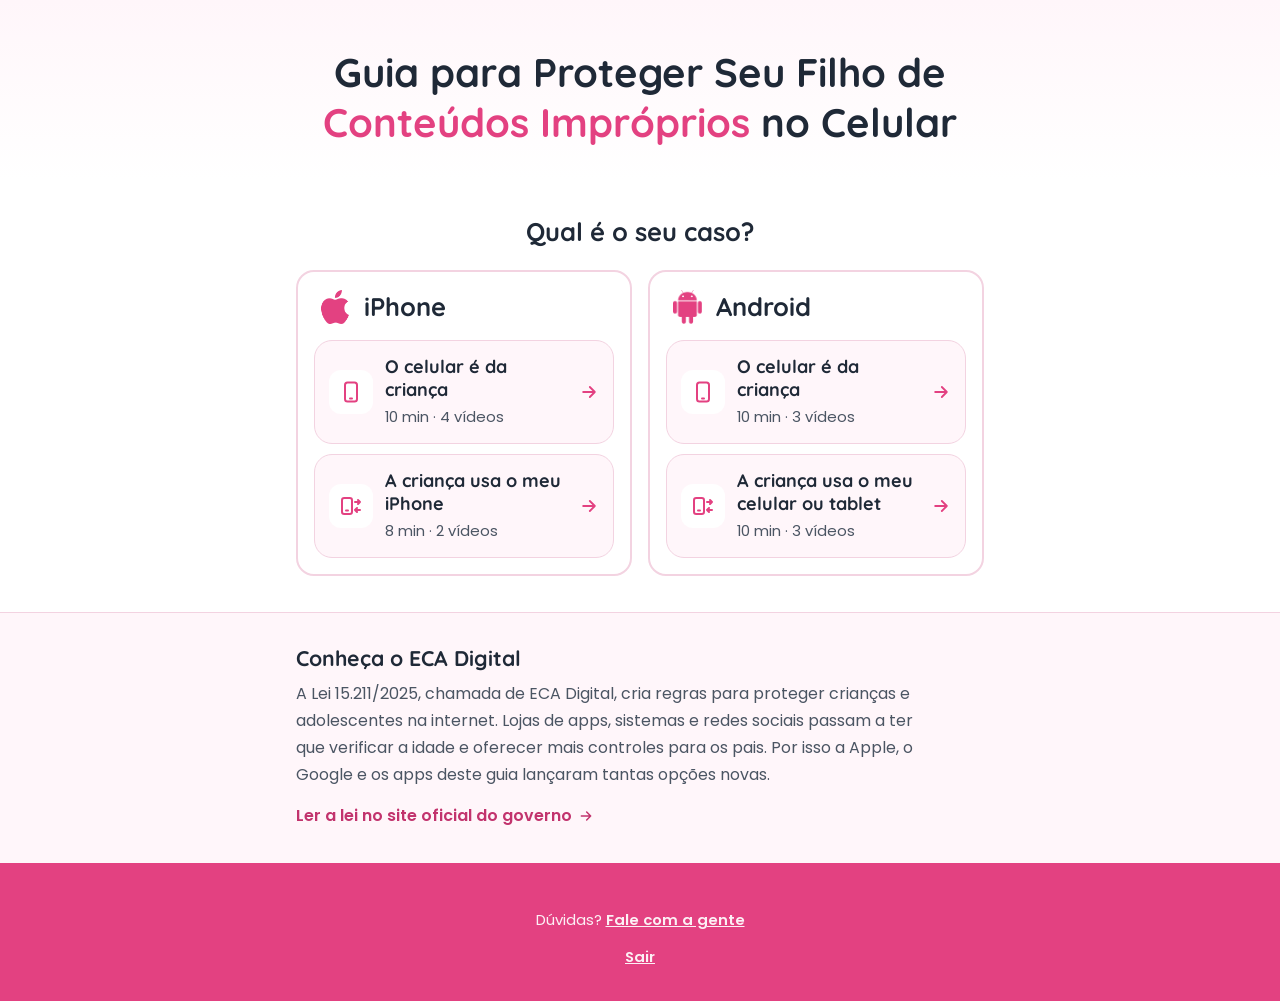
==== commit 9d98cb93: "ECA Digital no rodapé" ====
--- a/public/index.html
+++ b/public/index.html
@@ -17,7 +17,7 @@
       href="https://fonts.googleapis.com/css2?family=Quicksand:wght@500;600;700&family=Poppins:wght@400;500;600&display=swap"
       rel="stylesheet"
     />
-    <link rel="stylesheet" href="styles.css?v=6" />
+    <link rel="stylesheet" href="styles.css?v=7" />
   </head>
 
   <body>
@@ -70,30 +70,6 @@
           <h1>Guia para Proteger Seu Filho de <em>Conteúdos Impróprios</em> no Celular</h1>
         </div>
       </section>
-
-      <!-- Nota ECA Digital -->
-      <div class="container">
-        <details class="nota">
-          <summary>
-            <svg class="ico" aria-hidden="true"><use href="#i-info" /></svg>
-            O que mudou com o ECA Digital
-            <svg class="seta" aria-hidden="true"><use href="#i-baixo" /></svg>
-          </summary>
-          <div class="nota-corpo">
-            <p>
-              Desde março de 2026, a Lei 15.211/2025 (ECA Digital) exige que
-              lojas de apps e sistemas operacionais peçam a idade na criação da
-              conta e obriguem a autorização dos pais para downloads feitos por
-              menores.
-            </p>
-            <p>
-              Por isso a Apple, o Google e os apps deste guia lançaram tantos
-              controles novos. Se algum menu estiver diferente no seu aparelho,
-              procure pelo nome da opção.
-            </p>
-          </div>
-        </details>
-      </div>
 
       <!-- Escolha do cenário -->
       <section class="secao" id="escolha">
@@ -459,7 +435,7 @@
                 <h3>Bloquear sites adultos e apps impróprios</h3>
               </div>
               <div class="tarefa-corpo">
-                <div class="video" data-video-id="" data-titulo="Bloquear sites adultos e apps impróprios"></div>
+                <div class="video" data-video-id="bh-1okpbkWY" data-titulo="Bloquear sites adultos e apps impróprios"></div>
                 <div>
                   <div class="trilha"><span>Family Link</span><i>›</i><span>Nome da criança</span><i>›</i><span>Controles</span></div>
                   <ol class="passos">
@@ -830,6 +806,24 @@
     </main>
 
     <!-- Rodapé -->
+    <!-- Conheça o ECA Digital -->
+    <section class="eca" aria-labelledby="t-eca">
+      <div class="container">
+        <h2 id="t-eca">Conheça o ECA Digital</h2>
+        <p>
+          A Lei 15.211/2025, chamada de ECA Digital, cria regras para proteger
+          crianças e adolescentes na internet. Lojas de apps, sistemas e redes
+          sociais passam a ter que verificar a idade e oferecer mais controles
+          para os pais. Por isso a Apple, o Google e os apps deste guia
+          lançaram tantas opções novas.
+        </p>
+        <a class="eca-link" href="https://www.planalto.gov.br/ccivil_03/_ato2023-2026/2025/lei/l15211.htm" target="_blank" rel="noopener">
+          Ler a lei no site oficial do governo
+          <svg aria-hidden="true"><use href="#i-direita" /></svg>
+        </a>
+      </div>
+    </section>
+
     <footer class="rodape">
       <div class="container">
         <p>Dúvidas? <a href="#">Fale com a gente</a></p>
--- a/public/styles.css
+++ b/public/styles.css
@@ -1073,3 +1073,38 @@
   width: 20px;
   height: 20px;
 }
+
+/* ---------- Conheça o ECA Digital (fim da página) ---------- */
+
+.eca {
+  background: var(--rosa-suave);
+  border-top: 1px solid var(--borda);
+  padding: 32px 0;
+}
+.eca h2 {
+  font-size: 1.25rem;
+  font-weight: 700;
+  margin-bottom: 8px;
+}
+.eca p {
+  color: var(--texto-suave);
+  font-size: 0.9375rem;
+  max-width: 62ch;
+}
+.eca-link {
+  display: inline-flex;
+  align-items: center;
+  gap: 6px;
+  margin-top: 14px;
+  font-weight: 600;
+  font-size: 0.9375rem;
+  color: var(--rosa-escuro);
+  text-decoration: none;
+}
+.eca-link:hover {
+  text-decoration: underline;
+}
+.eca-link svg {
+  width: 16px;
+  height: 16px;
+}
